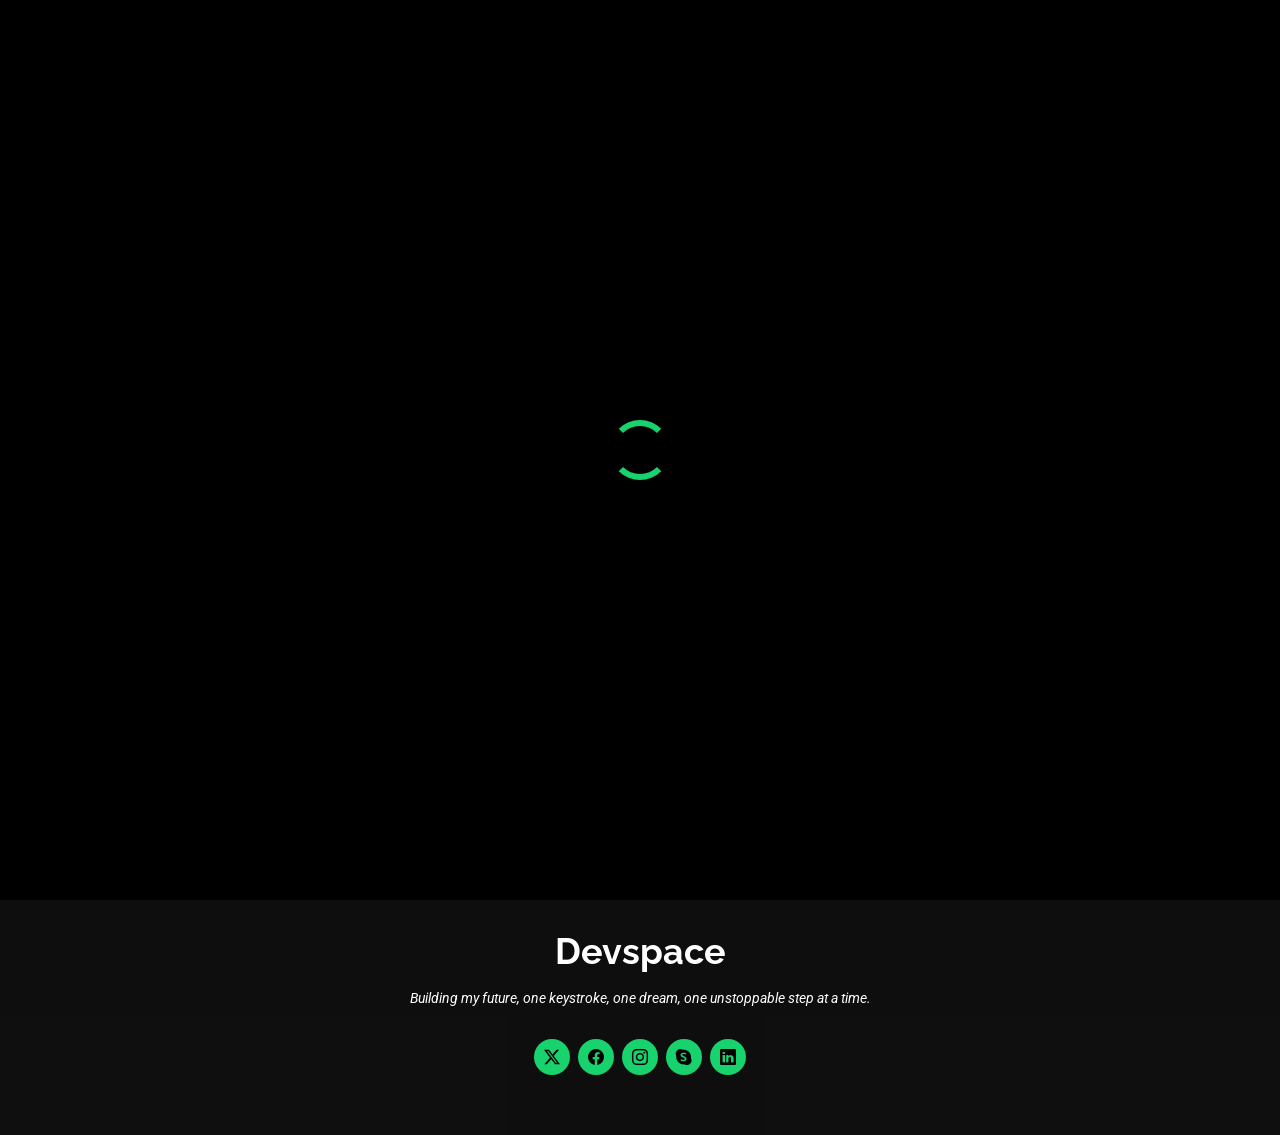
==== index.html @ ee026353 "initial commit" ====
<!DOCTYPE html>
<html lang="en">

<head>
  <meta charset="utf-8">
  <meta content="width=device-width, initial-scale=1.0" name="viewport">
  <title>Index - Personal Bootstrap Template</title>
  <meta name="description" content="">
  <meta name="keywords" content="">

  <!-- Favicons -->
  <link href="assets/img/favicon.png" rel="icon">
  <link href="assets/img/apple-touch-icon.png" rel="apple-touch-icon">

  <!-- Fonts -->
  <link href="https://fonts.googleapis.com" rel="preconnect">
  <link href="https://fonts.gstatic.com" rel="preconnect" crossorigin>
  <link href="https://fonts.googleapis.com/css2?family=Roboto:ital,wght@0,100;0,300;0,400;0,500;0,700;0,900;1,100;1,300;1,400;1,500;1,700;1,900&family=Poppins:ital,wght@0,100;0,200;0,300;0,400;0,500;0,600;0,700;0,800;0,900;1,100;1,200;1,300;1,400;1,500;1,600;1,700;1,800;1,900&family=Raleway:ital,wght@0,100;0,200;0,300;0,400;0,500;0,600;0,700;0,800;0,900;1,100;1,200;1,300;1,400;1,500;1,600;1,700;1,800;1,900&display=swap" rel="stylesheet">

  <!-- Vendor CSS Files -->
  <link href="assets/vendor/bootstrap/css/bootstrap.min.css" rel="stylesheet">
  <link href="assets/vendor/bootstrap-icons/bootstrap-icons.css" rel="stylesheet">
  <link href="assets/vendor/aos/aos.css" rel="stylesheet">
  <link href="assets/vendor/swiper/swiper-bundle.min.css" rel="stylesheet">
  <link href="assets/vendor/glightbox/css/glightbox.min.css" rel="stylesheet">

  <!-- Main CSS File -->
  <link href="assets/css/main.css" rel="stylesheet">

  <!-- =======================================================
  * Template Name: Personal
  * Template URL: https://bootstrapmade.com/personal-free-resume-bootstrap-template/
  * Updated: Mar 05 2025 with Bootstrap v5.3.3
  * Author: BootstrapMade.com
  * License: https://bootstrapmade.com/license/
  ======================================================== -->
</head>

<body class="index-page">

  <header id="header" class="header d-flex align-items-center fixed-top">
    <div class="container-fluid container-xl position-relative d-flex align-items-center justify-content-between">

      <a href="index.html" class="logo d-flex align-items-center">
        <!-- Uncomment the line below if you also wish to use an image logo -->
        <!-- <img src="assets/img/logo.webp" alt=""> -->
        <h1 class="sitename">Devspace</h1>
      </a>

      <nav id="navmenu" class="navmenu">
        <ul>
          <li><a href="index.html" class="active">Home</a></li>
          <li><a href="about.html">About</a></li>
          <li><a href="resume.html">Resume</a></li>
          <li><a href="services.html">Services</a></li>
          <li><a href="portfolio.html">Portfolio</a></li>
          <li><a href="contact.html">Contact</a></li>
        </ul>
        <i class="mobile-nav-toggle d-xl-none bi bi-list"></i>
      </nav>

    </div>
  </header>

  <main class="main">

    <!-- Hero Section -->
    <section id="hero" class="hero section dark-background">

      <img src="assets/img/hero-bg.jpg" alt="" data-aos="fade-in">

      <div class="container" data-aos="zoom-out" data-aos-delay="100">
        <h2>Azizollah Payandeh</h2>
        <p>I'm <span class="typed" data-typed-items="Designer, Developer, Freelancer"></span><span class="typed-cursor typed-cursor--blink"></span></p>
        <div class="social-links">
          <a href="#"><i class="bi bi-twitter-x"></i></a>
          <a href="#"><i class="bi bi-facebook"></i></a>
          <a href="#"><i class="bi bi-instagram"></i></a>
          <a href="#"><i class="bi bi-linkedin"></i></a>
        </div>
      </div>

    </section><!-- /Hero Section -->

  </main>

  <footer id="footer" class="footer dark-background">
    <div class="container">
      <h3 class="sitename">Devspace</h3>
      <p>Building my future, one keystroke, one dream, one unstoppable step at a time.</p>
      <div class="social-links d-flex justify-content-center">
        <a href=""><i class="bi bi-twitter-x"></i></a>
        <a href=""><i class="bi bi-facebook"></i></a>
        <a href=""><i class="bi bi-instagram"></i></a>
        <a href=""><i class="bi bi-skype"></i></a>
        <a href=""><i class="bi bi-linkedin"></i></a>
      </div>
    </div>
  </footer>

  <!-- Scroll Top -->
  <a href="#" id="scroll-top" class="scroll-top d-flex align-items-center justify-content-center"><i class="bi bi-arrow-up-short"></i></a>

  <!-- Preloader -->
  <div id="preloader"></div>

  <!-- Vendor JS Files -->
  <script src="assets/vendor/bootstrap/js/bootstrap.bundle.min.js"></script>
  <script src="assets/vendor/php-email-form/validate.js"></script>
  <script src="assets/vendor/aos/aos.js"></script>
  <script src="assets/vendor/typed.js/typed.umd.js"></script>
  <script src="assets/vendor/purecounter/purecounter_vanilla.js"></script>
  <script src="assets/vendor/waypoints/noframework.waypoints.js"></script>
  <script src="assets/vendor/swiper/swiper-bundle.min.js"></script>
  <script src="assets/vendor/glightbox/js/glightbox.min.js"></script>
  <script src="assets/vendor/imagesloaded/imagesloaded.pkgd.min.js"></script>
  <script src="assets/vendor/isotope-layout/isotope.pkgd.min.js"></script>

  <!-- Main JS File -->
  <script src="assets/js/main.js"></script>

</body>

</html>
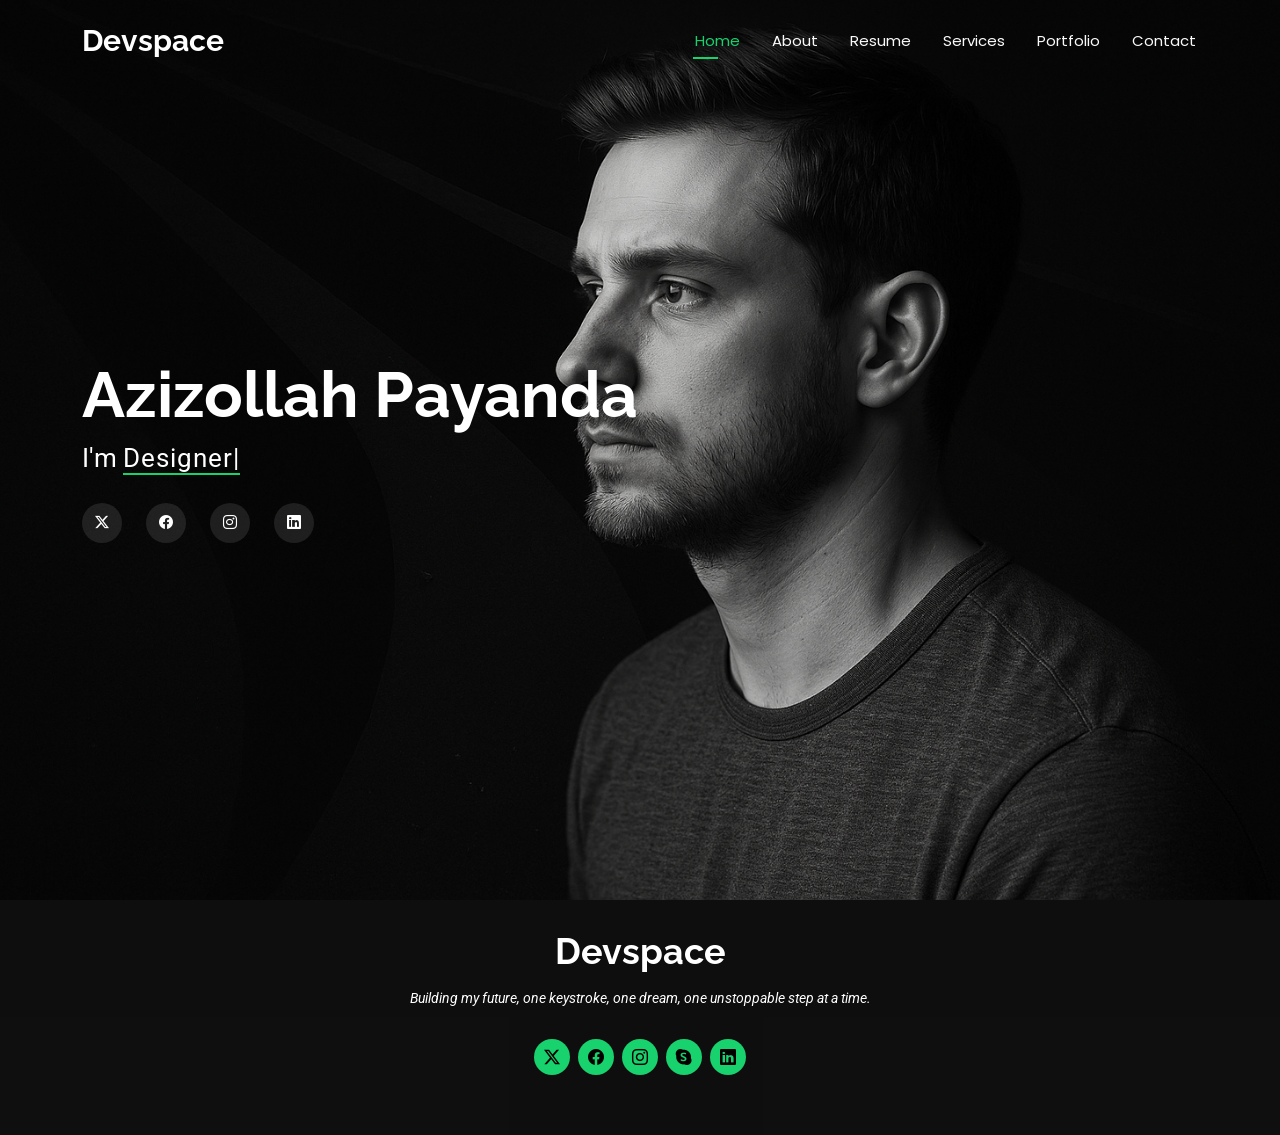
==== commit 477333d4: "updateddd" ====
--- a/index.html
+++ b/index.html
@@ -4,7 +4,7 @@
 <head>
   <meta charset="utf-8">
   <meta content="width=device-width, initial-scale=1.0" name="viewport">
-  <title>Index - Personal Bootstrap Template</title>
+  <title>Index</title>
   <meta name="description" content="">
   <meta name="keywords" content="">
 
@@ -27,13 +27,6 @@
   <!-- Main CSS File -->
   <link href="assets/css/main.css" rel="stylesheet">
 
-  <!-- =======================================================
-  * Template Name: Personal
-  * Template URL: https://bootstrapmade.com/personal-free-resume-bootstrap-template/
-  * Updated: Mar 05 2025 with Bootstrap v5.3.3
-  * Author: BootstrapMade.com
-  * License: https://bootstrapmade.com/license/
-  ======================================================== -->
 </head>
 
 <body class="index-page">
@@ -67,16 +60,16 @@
     <!-- Hero Section -->
     <section id="hero" class="hero section dark-background">
 
-      <img src="assets/img/hero-bg.jpg" alt="" data-aos="fade-in">
+      <img src="assets/img/hero-bg.png" alt="" data-aos="fade-in">
 
       <div class="container" data-aos="zoom-out" data-aos-delay="100">
-        <h2>Azizollah Payandeh</h2>
+        <h2>Azizollah Payanda</h2>
         <p>I'm <span class="typed" data-typed-items="Designer, Developer, Freelancer"></span><span class="typed-cursor typed-cursor--blink"></span></p>
         <div class="social-links">
           <a href="#"><i class="bi bi-twitter-x"></i></a>
           <a href="#"><i class="bi bi-facebook"></i></a>
           <a href="#"><i class="bi bi-instagram"></i></a>
-          <a href="#"><i class="bi bi-linkedin"></i></a>
+          <a href="https://linkedin.com/in/azizollah-payanda-70139b262"><i class="bi bi-linkedin"></i></a>
         </div>
       </div>
 
@@ -93,7 +86,7 @@
         <a href=""><i class="bi bi-facebook"></i></a>
         <a href=""><i class="bi bi-instagram"></i></a>
         <a href=""><i class="bi bi-skype"></i></a>
-        <a href=""><i class="bi bi-linkedin"></i></a>
+        <a href="https://linkedin.com/in/azizollah-payanda-70139b262"><i class="bi bi-linkedin"></i></a>
       </div>
     </div>
   </footer>
--- a/assets/css/main.css
+++ b/assets/css/main.css
@@ -0,0 +1,1464 @@
+
+:root {
+  --default-font: "Roboto",  system-ui, -apple-system, "Segoe UI", Roboto, "Helvetica Neue", Arial, "Noto Sans", "Liberation Sans", sans-serif, "Apple Color Emoji", "Segoe UI Emoji", "Segoe UI Symbol", "Noto Color Emoji";
+  --heading-font: "Raleway",  sans-serif;
+  --nav-font: "Poppins",  sans-serif;
+}
+
+/* Global Colors - The following color variables are used throughout the website. Updating them here will change the color scheme of the entire website */
+:root { 
+  --background-color: #000000; /* Background color for the entire website, including individual sections */
+  --default-color: #fafafa; /* Default color used for the majority of the text content across the entire website */
+  --heading-color: #ffffff; /* Color for headings, subheadings and title throughout the website */
+  --accent-color: #18d26e; /* Accent color that represents your brand on the website. It's used for buttons, links, and other elements that need to stand out */
+  --surface-color: #1a1a1a; /* The surface color is used as a background of boxed elements within sections, such as cards, icon boxes, or other elements that require a visual separation from the global background. */
+  --contrast-color: #000000; /* Contrast color for text, ensuring readability against backgrounds of accent, heading, or default colors. */
+}
+
+/* Nav Menu Colors - The following color variables are used specifically for the navigation menu. They are separate from the global colors to allow for more customization options */
+:root {
+  --nav-color: #fafafa;  /* The default color of the main navmenu links */
+  --nav-hover-color: #18d26e; /* Applied to main navmenu links when they are hovered over or active */
+  --nav-mobile-background-color: #1a1a1a; /* Used as the background color for mobile navigation menu */
+  --nav-dropdown-background-color: #1a1a1a; /* Used as the background color for dropdown items that appear when hovering over primary navigation items */
+  --nav-dropdown-color: #fafafa; /* Used for navigation links of the dropdown items in the navigation menu. */
+  --nav-dropdown-hover-color: #18d26e; /* Similar to --nav-hover-color, this color is applied to dropdown navigation links when they are hovered over. */
+}
+
+/* Color Presets - These classes override global colors when applied to any section or element, providing reuse of the sam color scheme. */
+
+.light-background {
+  --background-color: #1a1a1a;
+  --surface-color: #343434;
+}
+
+.dark-background {
+  --background-color: rgba(15, 15, 15, 0.975);
+  --default-color: #ffffff;
+  --heading-color: #ffffff;
+  --surface-color: #292929f9;
+  --contrast-color: #000000;
+}
+
+/* Smooth scroll */
+:root {
+  scroll-behavior: smooth;
+}
+
+/*--------------------------------------------------------------
+# General Styling & Shared Classes
+--------------------------------------------------------------*/
+body {
+  color: var(--default-color);
+  background-color: var(--background-color);
+  font-family: var(--default-font);
+}
+
+a {
+  color: var(--accent-color);
+  text-decoration: none;
+  transition: 0.3s;
+}
+
+a:hover {
+  color: color-mix(in srgb, var(--accent-color), transparent 25%);
+  text-decoration: none;
+}
+
+h1,
+h2,
+h3,
+h4,
+h5,
+h6 {
+  color: var(--heading-color);
+  font-family: var(--heading-font);
+}
+
+/* PHP Email Form Messages
+------------------------------*/
+.php-email-form .error-message {
+  display: none;
+  background: #df1529;
+  color: #ffffff;
+  text-align: left;
+  padding: 15px;
+  margin-bottom: 24px;
+  font-weight: 600;
+}
+
+.php-email-form .sent-message {
+  display: none;
+  color: #ffffff;
+  background: #059652;
+  text-align: center;
+  padding: 15px;
+  margin-bottom: 24px;
+  font-weight: 600;
+}
+
+.php-email-form .loading {
+  display: none;
+  background: var(--surface-color);
+  text-align: center;
+  padding: 15px;
+  margin-bottom: 24px;
+}
+
+.php-email-form .loading:before {
+  content: "";
+  display: inline-block;
+  border-radius: 50%;
+  width: 24px;
+  height: 24px;
+  margin: 0 10px -6px 0;
+  border: 3px solid var(--accent-color);
+  border-top-color: var(--surface-color);
+  animation: php-email-form-loading 1s linear infinite;
+}
+
+@keyframes php-email-form-loading {
+  0% {
+    transform: rotate(0deg);
+  }
+
+  100% {
+    transform: rotate(360deg);
+  }
+}
+
+/*--------------------------------------------------------------
+# Global Header
+--------------------------------------------------------------*/
+.header {
+  --background-color: rgba(0, 0, 0, 0);
+  color: var(--default-color);
+  background-color: var(--background-color);
+  padding: 15px 0;
+  transition: all 0.5s;
+  z-index: 997;
+}
+
+.header .logo {
+  line-height: 1;
+}
+
+.header .logo img {
+  max-height: 32px;
+  margin-right: 8px;
+}
+
+.header .logo h1 {
+  font-size: 30px;
+  margin: 0;
+  font-weight: 700;
+  color: var(--heading-color);
+}
+
+.scrolled .header {
+  box-shadow: 0px 0 18px rgba(0, 0, 0, 0.1);
+}
+
+/* Global Header on Scroll
+------------------------------*/
+.scrolled .header {
+  --background-color: rgba(0, 0, 0, 0.8);
+}
+
+/*--------------------------------------------------------------
+# Navigation Menu
+--------------------------------------------------------------*/
+/* Desktop Navigation */
+@media (min-width: 1200px) {
+  .navmenu {
+    padding: 0;
+  }
+
+  .navmenu ul {
+    margin: 0;
+    padding: 0;
+    display: flex;
+    list-style: none;
+    align-items: center;
+  }
+
+  .navmenu li {
+    position: relative;
+  }
+
+  .navmenu>ul>li {
+    white-space: nowrap;
+    padding: 15px 14px;
+  }
+
+  .navmenu>ul>li:last-child {
+    padding-right: 0;
+  }
+
+  .navmenu a,
+  .navmenu a:focus {
+    color: var(--nav-color);
+    font-size: 15px;
+    padding: 0 2px;
+    font-family: var(--nav-font);
+    font-weight: 400;
+    display: flex;
+    align-items: center;
+    justify-content: space-between;
+    white-space: nowrap;
+    transition: 0.3s;
+    position: relative;
+  }
+
+  .navmenu a i,
+  .navmenu a:focus i {
+    font-size: 12px;
+    line-height: 0;
+    margin-left: 5px;
+    transition: 0.3s;
+  }
+
+  .navmenu>ul>li>a:before {
+    content: "";
+    position: absolute;
+    height: 2px;
+    bottom: -6px;
+    left: 0;
+    background-color: var(--nav-hover-color);
+    visibility: hidden;
+    width: 0px;
+    transition: all 0.3s ease-in-out 0s;
+  }
+
+  .navmenu a:hover:before,
+  .navmenu li:hover>a:before,
+  .navmenu .active:before {
+    visibility: visible;
+    width: 25px;
+  }
+
+  .navmenu li:hover>a,
+  .navmenu .active,
+  .navmenu .active:focus {
+    color: var(--nav-hover-color);
+  }
+
+  .navmenu .dropdown ul {
+    margin: 0;
+    padding: 10px 0;
+    background: var(--nav-dropdown-background-color);
+    display: block;
+    position: absolute;
+    visibility: hidden;
+    left: 14px;
+    top: 130%;
+    opacity: 0;
+    transition: 0.3s;
+    border-radius: 4px;
+    z-index: 99;
+    box-shadow: 0px 0px 30px rgba(0, 0, 0, 0.1);
+  }
+
+  .navmenu .dropdown ul li {
+    min-width: 200px;
+  }
+
+  .navmenu .dropdown ul a {
+    padding: 10px 20px;
+    font-size: 15px;
+    text-transform: none;
+    color: var(--nav-dropdown-color);
+  }
+
+  .navmenu .dropdown ul a i {
+    font-size: 12px;
+  }
+
+  .navmenu .dropdown ul a:hover,
+  .navmenu .dropdown ul .active:hover,
+  .navmenu .dropdown ul li:hover>a {
+    color: var(--nav-dropdown-hover-color);
+  }
+
+  .navmenu .dropdown:hover>ul {
+    opacity: 1;
+    top: 100%;
+    visibility: visible;
+  }
+
+  .navmenu .dropdown .dropdown ul {
+    top: 0;
+    left: -90%;
+    visibility: hidden;
+  }
+
+  .navmenu .dropdown .dropdown:hover>ul {
+    opacity: 1;
+    top: 0;
+    left: -100%;
+    visibility: visible;
+  }
+}
+
+/* Mobile Navigation */
+@media (max-width: 1199px) {
+  .mobile-nav-toggle {
+    color: var(--nav-color);
+    font-size: 28px;
+    line-height: 0;
+    margin-right: 10px;
+    cursor: pointer;
+    transition: color 0.3s;
+  }
+
+  .navmenu {
+    padding: 0;
+    z-index: 9997;
+  }
+
+  .navmenu ul {
+    display: none;
+    list-style: none;
+    position: absolute;
+    inset: 60px 20px 20px 20px;
+    padding: 10px 0;
+    margin: 0;
+    border-radius: 6px;
+    background-color: var(--nav-mobile-background-color);
+    border: 1px solid color-mix(in srgb, var(--default-color), transparent 90%);
+    box-shadow: none;
+    overflow-y: auto;
+    transition: 0.3s;
+    z-index: 9998;
+  }
+
+  .navmenu a,
+  .navmenu a:focus {
+    color: var(--nav-dropdown-color);
+    padding: 10px 20px;
+    font-family: var(--nav-font);
+    font-size: 17px;
+    font-weight: 500;
+    display: flex;
+    align-items: center;
+    justify-content: space-between;
+    white-space: nowrap;
+    transition: 0.3s;
+  }
+
+  .navmenu a i,
+  .navmenu a:focus i {
+    font-size: 12px;
+    line-height: 0;
+    margin-left: 5px;
+    width: 30px;
+    height: 30px;
+    display: flex;
+    align-items: center;
+    justify-content: center;
+    border-radius: 50%;
+    transition: 0.3s;
+    background-color: color-mix(in srgb, var(--accent-color), transparent 90%);
+  }
+
+  .navmenu a i:hover,
+  .navmenu a:focus i:hover {
+    background-color: var(--accent-color);
+    color: var(--contrast-color);
+  }
+
+  .navmenu a:hover,
+  .navmenu .active,
+  .navmenu .active:focus {
+    color: var(--nav-dropdown-hover-color);
+  }
+
+  .navmenu .active i,
+  .navmenu .active:focus i {
+    background-color: var(--accent-color);
+    color: var(--contrast-color);
+    transform: rotate(180deg);
+  }
+
+  .navmenu .dropdown ul {
+    position: static;
+    display: none;
+    z-index: 99;
+    padding: 10px 0;
+    margin: 10px 20px;
+    background-color: var(--nav-dropdown-background-color);
+    transition: all 0.5s ease-in-out;
+  }
+
+  .navmenu .dropdown ul ul {
+    background-color: rgba(33, 37, 41, 0.1);
+  }
+
+  .navmenu .dropdown>.dropdown-active {
+    display: block;
+    background-color: rgba(33, 37, 41, 0.03);
+  }
+
+  .mobile-nav-active {
+    overflow: hidden;
+  }
+
+  .mobile-nav-active .mobile-nav-toggle {
+    color: #fff;
+    position: absolute;
+    font-size: 32px;
+    top: 15px;
+    right: 15px;
+    margin-right: 0;
+    z-index: 9999;
+  }
+
+  .mobile-nav-active .navmenu {
+    position: fixed;
+    overflow: hidden;
+    inset: 0;
+    background: rgba(33, 37, 41, 0.8);
+    transition: 0.3s;
+  }
+
+  .mobile-nav-active .navmenu>ul {
+    display: block;
+  }
+}
+
+/*--------------------------------------------------------------
+# Global Footer
+--------------------------------------------------------------*/
+.footer {
+  color: var(--default-color);
+  background-color: var(--background-color);
+  font-size: 14px;
+  text-align: center;
+  padding: 30px 0;
+  position: relative;
+}
+
+.footer h3 {
+  font-size: 36px;
+  font-weight: 700;
+  position: relative;
+  padding: 0;
+  margin: 0 0 15px 0;
+}
+
+.footer p {
+  font-size: 15;
+  font-style: italic;
+  padding: 0;
+  margin: 0 0 30px 0;
+}
+
+.footer .social-links {
+  margin: 0 0 30px 0;
+}
+
+.footer .social-links a {
+  font-size: 16px;
+  display: flex;
+  align-items: center;
+  justify-content: center;
+  background: var(--accent-color);
+  color: var(--contrast-color);
+  line-height: 1;
+  margin: 0 4px;
+  border-radius: 50%;
+  text-align: center;
+  width: 36px;
+  height: 36px;
+  transition: 0.3s;
+}
+
+.footer .social-links a:hover {
+  background: color-mix(in srgb, var(--accent-color), transparent 20%);
+  text-decoration: none;
+}
+
+.footer .copyright {
+  padding-top: 25px;
+  border-top: 1px solid color-mix(in srgb, var(--default-color), transparent 90%);
+}
+
+.footer .credits {
+  font-size: 13px;
+  padding-top: 5px;
+}
+
+/*--------------------------------------------------------------
+# Preloader
+--------------------------------------------------------------*/
+#preloader {
+  position: fixed;
+  inset: 0;
+  z-index: 999999;
+  overflow: hidden;
+  background: var(--background-color);
+  transition: all 0.6s ease-out;
+}
+
+#preloader:before {
+  content: "";
+  position: fixed;
+  top: calc(50% - 30px);
+  left: calc(50% - 30px);
+  border: 6px solid #ffffff;
+  border-color: var(--accent-color) transparent var(--accent-color) transparent;
+  border-radius: 50%;
+  width: 60px;
+  height: 60px;
+  animation: animate-preloader 1.5s linear infinite;
+}
+
+@keyframes animate-preloader {
+  0% {
+    transform: rotate(0deg);
+  }
+
+  100% {
+    transform: rotate(360deg);
+  }
+}
+
+/*--------------------------------------------------------------
+# Scroll Top Button
+--------------------------------------------------------------*/
+.scroll-top {
+  position: fixed;
+  visibility: hidden;
+  opacity: 0;
+  right: 15px;
+  bottom: -15px;
+  z-index: 99999;
+  background-color: var(--accent-color);
+  width: 44px;
+  height: 44px;
+  border-radius: 50px;
+  transition: all 0.4s;
+}
+
+.scroll-top i {
+  font-size: 24px;
+  color: var(--contrast-color);
+  line-height: 0;
+}
+
+.scroll-top:hover {
+  background-color: color-mix(in srgb, var(--accent-color), transparent 20%);
+  color: var(--contrast-color);
+}
+
+.scroll-top.active {
+  visibility: visible;
+  opacity: 1;
+  bottom: 15px;
+}
+
+/*--------------------------------------------------------------
+# Disable aos animation delay on mobile devices
+--------------------------------------------------------------*/
+@media screen and (max-width: 768px) {
+  [data-aos-delay] {
+    transition-delay: 0 !important;
+  }
+}
+
+/*--------------------------------------------------------------
+# Global Page Titles & Breadcrumbs
+--------------------------------------------------------------*/
+.page-title {
+  color: var(--default-color);
+  background-color: var(--background-color);
+  position: relative;
+}
+
+.page-title .heading {
+  padding: 160px 0 80px 0;
+  border-top: 1px solid color-mix(in srgb, var(--default-color), transparent 90%);
+}
+
+.page-title .heading h1 {
+  font-size: 38px;
+  font-weight: 700;
+}
+
+.page-title nav {
+  background-color: color-mix(in srgb, var(--default-color), transparent 90%);
+  padding: 20px 0;
+}
+
+.page-title nav ol {
+  display: flex;
+  flex-wrap: wrap;
+  list-style: none;
+  margin: 0;
+  font-size: 16px;
+  font-weight: 600;
+}
+
+.page-title nav ol li+li {
+  padding-left: 10px;
+}
+
+.page-title nav ol li+li::before {
+  content: "/";
+  display: inline-block;
+  padding-right: 10px;
+  color: color-mix(in srgb, var(--default-color), transparent 70%);
+}
+
+/*--------------------------------------------------------------
+# Global Sections
+--------------------------------------------------------------*/
+section,
+.section {
+  color: var(--default-color);
+  background-color: var(--background-color);
+  padding: 60px 0;
+  scroll-margin-top: 100px;
+  overflow: clip;
+}
+
+@media (max-width: 1199px) {
+
+  section,
+  .section {
+    scroll-margin-top: 66px;
+  }
+}
+
+/*--------------------------------------------------------------
+# Global Section Titles
+--------------------------------------------------------------*/
+.section-title {
+  padding-bottom: 60px;
+  position: relative;
+}
+
+.section-title h2 {
+  font-size: 14px;
+  font-weight: 500;
+  padding: 0;
+  line-height: 1px;
+  margin: 0;
+  letter-spacing: 1.5px;
+  text-transform: uppercase;
+  color: color-mix(in srgb, var(--default-color), transparent 50%);
+  position: relative;
+}
+
+.section-title h2::after {
+  content: "";
+  width: 120px;
+  height: 1px;
+  display: inline-block;
+  background: var(--accent-color);
+  margin: 4px 10px;
+}
+
+.section-title div {
+  color: var(--heading-color);
+  margin: 0;
+  margin: 0;
+  font-size: 28px;
+  font-weight: 700;
+  text-transform: uppercase;
+  font-family: var(--heading-font);
+}
+
+/*--------------------------------------------------------------
+# Hero Section
+--------------------------------------------------------------*/
+.hero {
+  width: 100%;
+  min-height: 100vh;
+  position: relative;
+  padding: 80px 0;
+  display: flex;
+  align-items: center;
+  justify-content: center;
+}
+
+.hero img {
+  position: absolute;
+  inset: 0;
+  display: block;
+  width: 100%;
+  height: 100%;
+  object-fit: cover;
+  z-index: 1;
+}
+
+.hero .container {
+  position: relative;
+  z-index: 3;
+}
+
+.hero h2 {
+  margin: 0;
+  font-size: 64px;
+  font-weight: 700;
+}
+
+.hero p {
+  margin: 5px 0 0 0;
+  font-size: 26px;
+}
+
+.hero p span {
+  letter-spacing: 1px;
+  border-bottom: 2px solid var(--accent-color);
+}
+
+.hero .social-links {
+  margin-top: 25px;
+}
+
+.hero .social-links a {
+  background-color: color-mix(in srgb, var(--default-color), transparent 90%);
+  color: var(--default-color);
+  font-size: 14px;
+  width: 40px;
+  height: 40px;
+  border-radius: 50px;
+  display: inline-flex;
+  align-items: center;
+  justify-content: center;
+  margin-right: 20px;
+  transition: 0.3s;
+}
+
+.hero .social-links a:hover {
+  background-color: var(--accent-color);
+}
+
+@media (max-width: 768px) {
+  .hero h2 {
+    font-size: 32px;
+  }
+
+  .hero p {
+    font-size: 20px;
+  }
+}
+
+/*--------------------------------------------------------------
+# About Section
+--------------------------------------------------------------*/
+.about .content h2 {
+  font-weight: 700;
+  font-size: 24px;
+}
+
+.about .content ul {
+  list-style: none;
+  padding: 0;
+}
+
+.about .content ul li {
+  margin-bottom: 20px;
+  display: flex;
+  align-items: center;
+}
+
+.about .content ul strong {
+  margin-right: 10px;
+}
+
+.about .content ul i {
+  font-size: 16px;
+  margin-right: 5px;
+  color: var(--accent-color);
+  line-height: 0;
+}
+
+/*--------------------------------------------------------------
+# Stats Section
+--------------------------------------------------------------*/
+.stats i {
+  background-color: var(--surface-color);
+  color: var(--accent-color);
+  box-shadow: 0px 2px 25px rgba(0, 0, 0, 0.1);
+  width: 54px;
+  height: 54px;
+  font-size: 24px;
+  border-radius: 50px;
+  border: 2px solid var(--background-color);
+  display: inline-flex;
+  align-items: center;
+  justify-content: center;
+  position: relative;
+  z-index: 1;
+}
+
+.stats .stats-item {
+  background-color: var(--surface-color);
+  margin-top: -27px;
+  padding: 30px 30px 25px 30px;
+  width: 100%;
+  position: relative;
+  text-align: center;
+  box-shadow: 0px 2px 35px rgba(0, 0, 0, 0.1);
+  border-radius: 4px;
+  z-index: 0;
+}
+
+.stats .stats-item span {
+  font-size: 36px;
+  display: block;
+  font-weight: 700;
+  color: color-mix(in srgb, var(--default-color), transparent 20%);
+}
+
+.stats .stats-item p {
+  padding: 0;
+  margin: 0;
+  font-family: var(--heading-font);
+  font-size: 16px;
+}
+
+/*--------------------------------------------------------------
+# Skills Section
+--------------------------------------------------------------*/
+.skills .progress {
+  height: 60px;
+  display: block;
+  background: none;
+  border-radius: 0;
+}
+
+.skills .progress .skill {
+  color: var(--heading-color);
+  padding: 0;
+  margin: 0 0 6px 0;
+  text-transform: uppercase;
+  display: block;
+  font-weight: 600;
+  font-family: var(--heading-font);
+}
+
+.skills .progress .skill .val {
+  float: right;
+  font-style: normal;
+}
+
+.skills .progress-bar-wrap {
+  background: color-mix(in srgb, var(--default-color), transparent 90%);
+  height: 10px;
+}
+
+.skills .progress-bar {
+  width: 1px;
+  height: 10px;
+  transition: 0.9s;
+  background-color: var(--accent-color);
+}
+
+/*--------------------------------------------------------------
+# Interests Section
+--------------------------------------------------------------*/
+.interests .features-item {
+  background-color: var(--surface-color);
+  display: flex;
+  align-items: center;
+  padding: 20px;
+  transition: 0.3s;
+  border: 1px solid color-mix(in srgb, var(--default-color), transparent 90%);
+  position: relative;
+}
+
+.interests .features-item i {
+  font-size: 32px;
+  padding-right: 10px;
+  line-height: 0;
+}
+
+.interests .features-item h3 {
+  font-weight: 700;
+  margin: 0;
+  padding: 0;
+  line-height: 1;
+  font-size: 16px;
+}
+
+.interests .features-item h3 a {
+  color: var(--heading-color);
+  transition: 0.3s;
+}
+
+.interests .features-item:hover {
+  border-color: var(--accent-color);
+}
+
+.interests .features-item:hover h3 a {
+  color: var(--accent-color);
+}
+
+/*--------------------------------------------------------------
+# Testimonials Section
+--------------------------------------------------------------*/
+.testimonials .testimonials-carousel,
+.testimonials .testimonials-slider {
+  overflow: hidden;
+}
+
+.testimonials .testimonial-item {
+  box-sizing: content-box;
+  min-height: 320px;
+}
+
+.testimonials .testimonial-item .testimonial-img {
+  width: 90px;
+  border-radius: 50%;
+  margin: -40px 0 0 40px;
+  position: relative;
+  z-index: 2;
+  border: 6px solid var(--background-color);
+}
+
+.testimonials .testimonial-item h3 {
+  font-size: 18px;
+  font-weight: bold;
+  margin: 10px 0 5px 45px;
+}
+
+.testimonials .testimonial-item h4 {
+  font-size: 14px;
+  color: color-mix(in srgb, var(--default-color), transparent 20%);
+  margin: 0 0 0 45px;
+}
+
+.testimonials .testimonial-item .quote-icon-left,
+.testimonials .testimonial-item .quote-icon-right {
+  color: color-mix(in srgb, var(--accent-color), transparent 50%);
+  font-size: 26px;
+  line-height: 0;
+}
+
+.testimonials .testimonial-item .quote-icon-left {
+  display: inline-block;
+  left: -5px;
+  position: relative;
+}
+
+.testimonials .testimonial-item .quote-icon-right {
+  display: inline-block;
+  right: -5px;
+  position: relative;
+  top: 10px;
+  transform: scale(-1, -1);
+}
+
+.testimonials .testimonial-item p {
+  font-style: italic;
+  margin: 0 15px 0 15px;
+  padding: 20px 20px 60px 20px;
+  background: var(--surface-color);
+  border-radius: 6px;
+  position: relative;
+  z-index: 1;
+}
+
+.testimonials .swiper-wrapper {
+  height: auto;
+}
+
+.testimonials .swiper-pagination {
+  margin-top: 20px;
+  position: relative;
+}
+
+.testimonials .swiper-pagination .swiper-pagination-bullet {
+  width: 12px;
+  height: 12px;
+  background-color: var(--background-color);
+  opacity: 1;
+  border: 1px solid var(--accent-color);
+}
+
+.testimonials .swiper-pagination .swiper-pagination-bullet-active {
+  background-color: var(--accent-color);
+}
+
+/*--------------------------------------------------------------
+# Resume Section
+--------------------------------------------------------------*/
+.resume .resume-title {
+  color: var(--heading-color);
+  font-size: 26px;
+  font-weight: 700;
+  margin-top: 20px;
+  margin-bottom: 20px;
+}
+
+.resume .resume-item {
+  padding: 0 0 20px 20px;
+  margin-top: -2px;
+  border-left: 2px solid var(--accent-color);
+  position: relative;
+}
+
+.resume .resume-item h4 {
+  line-height: 18px;
+  font-size: 18px;
+  font-weight: 600;
+  text-transform: uppercase;
+  color: color-mix(in srgb, var(--default-color), transparent 20%);
+  margin-bottom: 10px;
+}
+
+.resume .resume-item h5 {
+  font-size: 16px;
+  padding: 5px 15px;
+  display: inline-block;
+  font-weight: 600;
+  margin-bottom: 10px;
+}
+
+.resume .resume-item ul {
+  padding-left: 20px;
+}
+
+.resume .resume-item ul li {
+  padding-bottom: 10px;
+}
+
+.resume .resume-item:last-child {
+  padding-bottom: 0;
+}
+
+.resume .resume-item::before {
+  content: "";
+  position: absolute;
+  width: 16px;
+  height: 16px;
+  border-radius: 50px;
+  left: -9px;
+  top: 0;
+  background: var(--background-color);
+  border: 2px solid var(--accent-color);
+}
+
+/*--------------------------------------------------------------
+# Services Section
+--------------------------------------------------------------*/
+.services .service-item {
+  background-color: var(--surface-color);
+  text-align: center;
+  padding: 80px 20px;
+  transition: all ease-in-out 0.3s;
+  height: 100%;
+}
+
+.services .service-item .icon {
+  margin: 0 auto;
+  width: 64px;
+  height: 64px;
+  background: var(--accent-color);
+  border-radius: 4px;
+  display: flex;
+  align-items: center;
+  justify-content: center;
+  margin-bottom: 20px;
+  transition: 0.3s;
+  transform-style: preserve-3d;
+}
+
+.services .service-item .icon i {
+  color: var(--contrast-color);
+  font-size: 28px;
+  transition: ease-in-out 0.3s;
+}
+
+.services .service-item .icon::before {
+  position: absolute;
+  content: "";
+  left: -8px;
+  top: -8px;
+  height: 100%;
+  width: 100%;
+  background: color-mix(in srgb, var(--accent-color), transparent 80%);
+  border-radius: 5px;
+  transition: all 0.3s ease-out 0s;
+  transform: translateZ(-1px);
+}
+
+.services .service-item h3 {
+  font-weight: 700;
+  margin: 10px 0 15px 0;
+  font-size: 22px;
+}
+
+.services .service-item p {
+  line-height: 24px;
+  font-size: 14px;
+  margin-bottom: 0;
+}
+
+.services .service-item:hover {
+  background: var(--accent-color);
+  border-color: var(--accent-color);
+}
+
+.services .service-item:hover .icon {
+  background: var(--surface-color);
+}
+
+.services .service-item:hover .icon i {
+  color: var(--accent-color);
+}
+
+.services .service-item:hover .icon::before {
+  background: color-mix(in srgb, var(--background-color), transparent 70%);
+}
+
+.services .service-item:hover h3,
+.services .service-item:hover p {
+  color: var(--contrast-color);
+}
+
+/*--------------------------------------------------------------
+# Service Details Section
+--------------------------------------------------------------*/
+.service-details .services-list {
+  background-color: var(--surface-color);
+  padding: 10px 30px;
+  border: 1px solid color-mix(in srgb, var(--default-color), transparent 90%);
+  margin-bottom: 20px;
+}
+
+.service-details .services-list a {
+  display: block;
+  line-height: 1;
+  padding: 8px 0 8px 15px;
+  border-left: 3px solid color-mix(in srgb, var(--default-color), transparent 70%);
+  margin: 20px 0;
+  color: color-mix(in srgb, var(--default-color), transparent 20%);
+  transition: 0.3s;
+}
+
+.service-details .services-list a.active {
+  color: var(--heading-color);
+  font-weight: 700;
+  border-color: var(--accent-color);
+}
+
+.service-details .services-list a:hover {
+  border-color: var(--accent-color);
+}
+
+.service-details .services-img {
+  margin-bottom: 20px;
+}
+
+.service-details h3 {
+  font-size: 26px;
+  font-weight: 700;
+}
+
+.service-details h4 {
+  font-size: 20px;
+  font-weight: 700;
+}
+
+.service-details p {
+  font-size: 15px;
+}
+
+.service-details ul {
+  list-style: none;
+  padding: 0;
+  font-size: 15px;
+}
+
+.service-details ul li {
+  padding: 5px 0;
+  display: flex;
+  align-items: center;
+}
+
+.service-details ul i {
+  font-size: 20px;
+  margin-right: 8px;
+  color: var(--accent-color);
+}
+
+/*--------------------------------------------------------------
+# Portfolio Section
+--------------------------------------------------------------*/
+.portfolio .portfolio-filters {
+  padding: 0;
+  margin: 0 auto 20px auto;
+  list-style: none;
+  text-align: center;
+}
+
+.portfolio .portfolio-filters li {
+  cursor: pointer;
+  display: inline-block;
+  padding: 0;
+  font-size: 18px;
+  font-weight: 500;
+  margin: 0 10px;
+  line-height: 1;
+  margin-bottom: 5px;
+  transition: all 0.3s ease-in-out;
+}
+
+.portfolio .portfolio-filters li:hover,
+.portfolio .portfolio-filters li.filter-active {
+  color: var(--accent-color);
+}
+
+.portfolio .portfolio-filters li:first-child {
+  margin-left: 0;
+}
+
+.portfolio .portfolio-filters li:last-child {
+  margin-right: 0;
+}
+
+@media (max-width: 575px) {
+  .portfolio .portfolio-filters li {
+    font-size: 14px;
+    margin: 0 5px;
+  }
+}
+
+.portfolio .portfolio-content {
+  position: relative;
+  overflow: hidden;
+}
+
+.portfolio .portfolio-content img {
+  transition: 0.3s;
+}
+
+.portfolio .portfolio-content .portfolio-info {
+  opacity: 0;
+  position: absolute;
+  inset: 0;
+  z-index: 3;
+  transition: all ease-in-out 0.3s;
+  background: rgba(0, 0, 0, 0.6);
+  padding: 15px;
+}
+
+.portfolio .portfolio-content .portfolio-info h4 {
+  font-size: 14px;
+  padding: 5px 10px;
+  font-weight: 400;
+  color: #ffffff;
+  display: inline-block;
+  background-color: var(--accent-color);
+}
+
+.portfolio .portfolio-content .portfolio-info p {
+  position: absolute;
+  bottom: 10px;
+  text-align: center;
+  display: inline-block;
+  left: 0;
+  right: 0;
+  font-size: 16px;
+  font-weight: 600;
+  color: rgba(255, 255, 255, 0.8);
+}
+
+.portfolio .portfolio-content .portfolio-info .preview-link,
+.portfolio .portfolio-content .portfolio-info .details-link {
+  position: absolute;
+  left: calc(50% - 40px);
+  font-size: 26px;
+  top: calc(50% - 14px);
+  color: #fff;
+  transition: 0.3s;
+  line-height: 1.2;
+}
+
+.portfolio .portfolio-content .portfolio-info .preview-link:hover,
+.portfolio .portfolio-content .portfolio-info .details-link:hover {
+  color: var(--accent-color);
+}
+
+.portfolio .portfolio-content .portfolio-info .details-link {
+  left: 50%;
+  font-size: 34px;
+  line-height: 0;
+}
+
+.portfolio .portfolio-content:hover .portfolio-info {
+  opacity: 1;
+}
+
+.portfolio .portfolio-content:hover img {
+  transform: scale(1.1);
+}
+
+/*--------------------------------------------------------------
+# Portfolio Details Section
+--------------------------------------------------------------*/
+.portfolio-details .portfolio-details-slider img {
+  width: 100%;
+}
+
+.portfolio-details .portfolio-details-slider .swiper-pagination {
+  margin-top: 20px;
+  position: relative;
+}
+
+.portfolio-details .portfolio-details-slider .swiper-pagination .swiper-pagination-bullet {
+  width: 12px;
+  height: 12px;
+  background-color: color-mix(in srgb, var(--default-color), transparent 85%);
+  opacity: 1;
+}
+
+.portfolio-details .portfolio-details-slider .swiper-pagination .swiper-pagination-bullet-active {
+  background-color: var(--accent-color);
+}
+
+.portfolio-details .portfolio-info {
+  background-color: var(--surface-color);
+  padding: 30px;
+  box-shadow: 0px 0 30px rgba(0, 0, 0, 0.1);
+}
+
+.portfolio-details .portfolio-info h3 {
+  font-size: 22px;
+  font-weight: 700;
+  margin-bottom: 20px;
+  padding-bottom: 20px;
+  border-bottom: 1px solid color-mix(in srgb, var(--default-color), transparent 85%);
+}
+
+.portfolio-details .portfolio-info ul {
+  list-style: none;
+  padding: 0;
+  font-size: 15px;
+}
+
+.portfolio-details .portfolio-info ul li+li {
+  margin-top: 10px;
+}
+
+.portfolio-details .portfolio-description {
+  padding-top: 30px;
+}
+
+.portfolio-details .portfolio-description h2 {
+  font-size: 26px;
+  font-weight: 700;
+  margin-bottom: 20px;
+}
+
+.portfolio-details .portfolio-description p {
+  padding: 0;
+  color: color-mix(in srgb, var(--default-color), transparent 30%);
+}
+
+/*--------------------------------------------------------------
+# Starter Section Section
+--------------------------------------------------------------*/
+.starter-section {
+  /* Add your styles here */
+}
+
+/*--------------------------------------------------------------
+# Contact Section
+--------------------------------------------------------------*/
+.contact .info-item {
+  box-shadow: 0px 0px 20px rgba(0, 0, 0, 0.1);
+  padding: 20px 30px;
+}
+
+.contact .info-item .icon {
+  color: var(--contrast-color);
+  background-color: var(--accent-color);
+  width: 56px;
+  height: 56px;
+  font-size: 24px;
+  display: flex;
+  justify-content: center;
+  align-items: center;
+  transition: all 0.3s ease-in-out;
+  border-radius: 50%;
+  margin-right: 15px;
+}
+
+.contact .info-item h3 {
+  font-size: 18px;
+  font-weight: 700;
+  margin: 0 0 2px 0;
+}
+
+.contact .info-item p {
+  padding: 0;
+  margin-bottom: 0;
+  font-size: 14px;
+}
+
+.contact .info-item .social-links a {
+  font-size: 24px;
+  display: inline-block;
+  line-height: 1;
+  margin: 4px 6px 0 0;
+  transition: 0.3s;
+  color: color-mix(in srgb, var(--default-color), transparent 50%);
+}
+
+.contact .info-item .social-links a:hover {
+  color: var(--accent-color);
+}
+
+.contact .php-email-form {
+  box-shadow: 0px 0px 20px rgba(0, 0, 0, 0.1);
+  padding: 30px;
+  margin-top: 30px;
+}
+
+@media (max-width: 575px) {
+  .contact .php-email-form {
+    padding: 20px;
+  }
+}
+
+.contact .php-email-form input[type=text],
+.contact .php-email-form input[type=email],
+.contact .php-email-form textarea {
+  color: var(--default-color);
+  background-color: color-mix(in srgb, var(--background-color), transparent 50%);
+  border-color: color-mix(in srgb, var(--default-color), transparent 80%);
+  font-size: 14px;
+  padding: 10px 15px;
+  box-shadow: none;
+  border-radius: 0;
+}
+
+.contact .php-email-form input[type=text]:focus,
+.contact .php-email-form input[type=email]:focus,
+.contact .php-email-form textarea:focus {
+  border-color: var(--accent-color);
+}
+
+.contact .php-email-form input[type=text]::placeholder,
+.contact .php-email-form input[type=email]::placeholder,
+.contact .php-email-form textarea::placeholder {
+  color: color-mix(in srgb, var(--default-color), transparent 70%);
+}
+
+.contact .php-email-form button[type=submit] {
+  color: var(--contrast-color);
+  background: var(--accent-color);
+  border: 0;
+  padding: 10px 30px;
+  transition: 0.4s;
+  border-radius: 50px;
+}
+
+.contact .php-email-form button[type=submit]:hover {
+  background: color-mix(in srgb, var(--accent-color), transparent 20%);
+}
